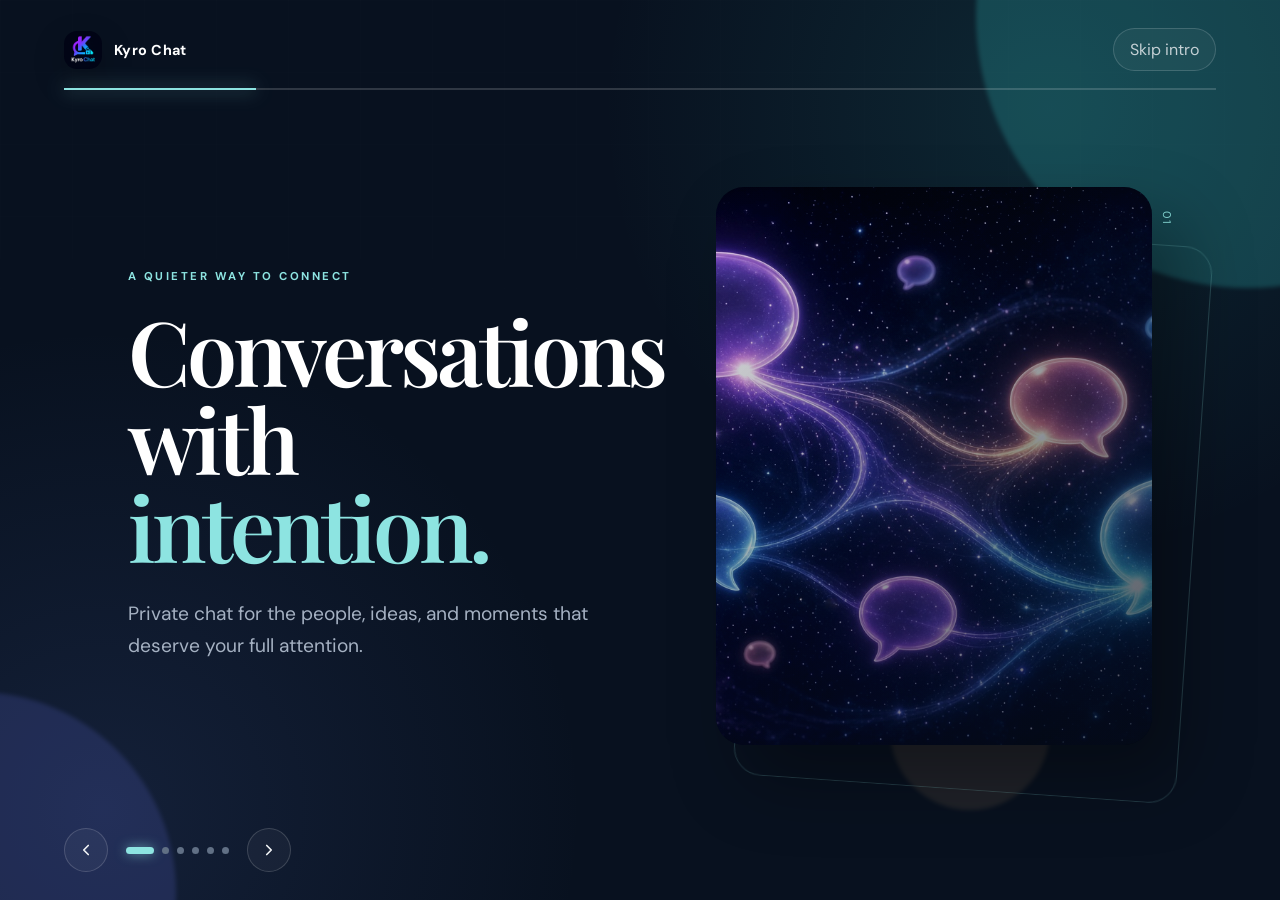
==== index.html @ 53c4262b "Add" ====
<!DOCTYPE html>
<html lang="en">
<head>
  <meta charset="UTF-8" />
  <meta name="viewport" content="width=device-width, initial-scale=1.0" />
  <meta name="theme-color" content="#08111f" />
  <meta name="description" content="Kyro Chat — private conversations, beautifully connected." />
  <title>Kyro Chat — Private, beautifully connected</title>
  <link rel="manifest" href="manifest.webmanifest" />
  <link rel="apple-touch-icon" href="images/logo.jpg" />
  <link rel="preconnect" href="https://fonts.googleapis.com" />
  <link rel="preconnect" href="https://fonts.gstatic.com" crossorigin />
  <link href="https://fonts.googleapis.com/css2?family=DM+Sans:wght@400;500;600;700&family=Playfair+Display:wght@500;600;700&display=swap" rel="stylesheet" />
  <style>
    :root {
      --ink: #08111f;
      --ink-2: #101e31;
      --paper: #f3f5f7;
      --paper-soft: rgba(243, 245, 247, .78);
      --white: #fff;
      --muted: #a5b1c2;
      --line: rgba(255,255,255,.16);
      --cyan: #8de4e1;
      --cyan-strong: #37c9c6;
      --serif: 'Playfair Display', Georgia, serif;
      --sans: 'DM Sans', system-ui, sans-serif;
      --ease: cubic-bezier(.22,.8,.2,1);
    }

    * { box-sizing: border-box; }
    html, body { min-height: 100%; }
    body {
      margin: 0;
      background: var(--ink);
      color: var(--white);
      font-family: var(--sans);
      overflow: hidden;
    }
    button, a { font: inherit; }
    button { cursor: pointer; }
    a { color: inherit; text-decoration: none; }

    .onboarding {
      position: relative;
      isolation: isolate;
      min-height: 100svh;
      overflow: hidden;
      background:
        radial-gradient(circle at 82% 12%, rgba(55,201,198,.12), transparent 28rem),
        radial-gradient(circle at 8% 90%, rgba(82,111,190,.16), transparent 30rem),
        var(--ink);
    }
    .onboarding::before {
      content: '';
      position: absolute;
      inset: 0;
      z-index: -1;
      pointer-events: none;
      opacity: .16;
      background-image: linear-gradient(rgba(255,255,255,.04) 1px, transparent 1px), linear-gradient(90deg, rgba(255,255,255,.04) 1px, transparent 1px);
      background-size: 72px 72px;
      mask-image: linear-gradient(to bottom, black, transparent 82%);
    }

    .ambient { position: absolute; inset: 0; pointer-events: none; z-index: -1; overflow: hidden; }
    .orb { position: absolute; border-radius: 50%; filter: blur(2px); opacity: .22; animation: drift 16s ease-in-out infinite alternate; }
    .orb-1 { width: 34rem; height: 34rem; right: -15rem; top: -16rem; background: #38d1cf; }
    .orb-2 { width: 25rem; height: 25rem; left: -14rem; bottom: -12rem; background: #5964c9; animation-delay: -5s; }
    .orb-3 { width: 10rem; height: 10rem; right: 18%; bottom: 10%; background: #ecb77e; opacity: .1; animation-delay: -9s; }
    @keyframes drift { to { transform: translate3d(2rem, 1.5rem, 0) scale(1.08); } }

    .top-bar, .bottom-nav, .progress-track { position: absolute; z-index: 10; }
    .top-bar { top: 28px; left: 5vw; right: 5vw; display: flex; align-items: center; justify-content: space-between; }
    .brand { display: flex; align-items: center; gap: 12px; letter-spacing: .03em; font-size: .9rem; font-weight: 700; }
    .brand-logo, .cta-logo { object-fit: cover; border-radius: 13px; box-shadow: 0 12px 32px rgba(0,0,0,.22); }
    .brand-logo { width: 38px; height: 38px; }
    .skip-btn { border: 1px solid var(--line); color: var(--paper-soft); background: rgba(255,255,255,.04); border-radius: 999px; padding: 10px 16px; transition: .25s var(--ease); }
    .skip-btn:hover, .nav-btn:hover { color: var(--ink); background: var(--cyan); border-color: var(--cyan); transform: translateY(-2px); }
    .progress-track { top: 88px; left: 5vw; right: 5vw; height: 2px; background: var(--line); }
    .progress-fill { height: 100%; width: 16.666%; background: var(--cyan); transition: width .7s var(--ease); box-shadow: 0 0 18px rgba(141,228,225,.8); }

    .slides { position: relative; min-height: 100svh; perspective: 1600px; }
    .slide { position: absolute; inset: 0; display: grid; grid-template-columns: minmax(0, 1.08fr) minmax(320px, .92fr); align-items: center; gap: clamp(2rem, 6vw, 8rem); padding: 9rem 10vw 7rem; opacity: 0; pointer-events: none; transform: translate3d(7%,0,0) rotateY(-10deg) scale(.96); transform-origin: 70% 50%; transition: opacity .65s var(--ease), transform .85s var(--ease); }
    .slide.is-active { opacity: 1; pointer-events: auto; transform: translate3d(0,0,0) rotateY(0) scale(1); }
    .slide.is-before { transform: translate3d(-7%,0,0) rotateY(10deg) scale(.96); }
    .slide-copy { position: relative; z-index: 2; max-width: 610px; }
    .eyebrow { margin: 0 0 22px; color: var(--cyan); font-size: .71rem; font-weight: 700; letter-spacing: .22em; text-transform: uppercase; }
    h1, h2 { margin: 0; max-width: 760px; font-family: var(--serif); font-weight: 600; line-height: .98; letter-spacing: -.045em; }
    h1 { font-size: clamp(3.7rem, 7vw, 7.7rem); }
    h2 { font-size: clamp(3rem, 5.8vw, 6.2rem); }
    .gradient-text { color: var(--cyan); }
    .lede { max-width: 480px; margin: 28px 0 0; color: var(--muted); font-size: clamp(1rem, 1.5vw, 1.2rem); line-height: 1.7; }
    .reveal { opacity: 0; transform: translateY(20px); }
    .is-active .reveal { animation: reveal .8s var(--ease) forwards; }
    .is-active .delay-1 { animation-delay: .12s; } .is-active .delay-2 { animation-delay: .24s; }
    @keyframes reveal { to { opacity: 1; transform: translateY(0); } }

    .slide-visual { position: relative; height: min(62vh, 570px); min-height: 350px; overflow: visible; transform-style: preserve-3d; animation: float 7s ease-in-out infinite; }
    @keyframes float { 50% { transform: translateY(-10px) rotateX(1deg) rotateY(-1deg); } }
    .slide-visual::before { content: ''; position: absolute; inset: 8% -10% -8% 8%; border: 1px solid rgba(141,228,225,.32); border-radius: 28px; transform: translateZ(-28px) rotate(4deg); opacity: .65; }
    .slide-img { position: absolute; inset: 0; width: 100%; height: 100%; object-fit: cover; border-radius: 28px; filter: saturate(.75) contrast(1.08); box-shadow: 28px 35px 70px rgba(0,0,0,.34); transform: translateZ(22px); }
    .visual-overlay { position: absolute; inset: 0; z-index: 1; border-radius: 28px; background: linear-gradient(135deg, rgba(5,14,28,.1), rgba(5,14,28,.72)); transform: translateZ(23px); }
    .slide-visual::after { content: attr(data-index); position: absolute; right: -22px; top: 24px; z-index: 3; color: var(--cyan); font-size: .7rem; letter-spacing: .2em; writing-mode: vertical-rl; }
    .call-badges { position: absolute; z-index: 2; left: 24px; bottom: 24px; display: flex; gap: 8px; transform: translateZ(40px); }
    .badge { padding: 9px 12px; border: 1px solid rgba(255,255,255,.22); border-radius: 99px; background: rgba(8,17,31,.58); backdrop-filter: blur(10px); font-size: .75rem; }

    .slide-cta { display: grid; place-items: center; grid-template-columns: 1fr; text-align: center; }
    .cta-card { width: min(760px, 100%); padding: clamp(2rem, 6vw, 5rem); border: 1px solid rgba(141,228,225,.24); border-radius: 32px; background: linear-gradient(135deg, rgba(255,255,255,.1), rgba(255,255,255,.035)); box-shadow: 0 35px 100px rgba(0,0,0,.3), inset 0 1px rgba(255,255,255,.12); backdrop-filter: blur(18px); }
    .cta-logo { width: 68px; height: 68px; margin-bottom: 25px; }
    .cta-card h2 { margin-inline: auto; font-size: clamp(2.8rem, 6vw, 5.8rem); }
    .cta-card .lede { margin-inline: auto; }
    .cta-actions { display: flex; justify-content: center; gap: 12px; flex-wrap: wrap; margin-top: 32px; }
    .btn { display: inline-flex; justify-content: center; align-items: center; min-width: 132px; padding: 14px 21px; border-radius: 999px; font-weight: 700; font-size: .88rem; transition: .25s var(--ease); }
    .btn-primary { color: var(--ink); background: var(--cyan); box-shadow: 0 10px 25px rgba(55,201,198,.2); }
    .btn-primary:hover { background: #c2fffc; transform: translateY(-3px); box-shadow: 0 14px 30px rgba(55,201,198,.3); }
    .btn-ghost { border: 1px solid var(--line); color: var(--paper); }
    .btn-ghost:hover { border-color: var(--cyan); color: var(--cyan); transform: translateY(-3px); }
    .legal-line { margin: 24px 0 0; color: #7f8b9c; font-size: .74rem; } .legal-line a { color: var(--paper-soft); text-decoration: underline; text-underline-offset: 3px; }

    .bottom-nav { left: 5vw; right: 5vw; bottom: 28px; display: flex; align-items: center; gap: 18px; }
    .nav-btn { display: grid; place-items: center; width: 44px; height: 44px; border: 1px solid var(--line); border-radius: 50%; color: var(--paper); background: rgba(255,255,255,.04); transition: .25s var(--ease); }
    .nav-btn svg { width: 18px; }
    .dots { display: flex; align-items: center; gap: 8px; }
    .dot { width: 7px; height: 7px; padding: 0; border: 0; border-radius: 50%; background: #617085; transition: .35s var(--ease); }
    .dot.is-active { width: 28px; border-radius: 99px; background: var(--cyan); box-shadow: 0 0 12px rgba(141,228,225,.6); }

    @media (max-width: 760px) {
      body { overflow: auto; }
      .top-bar { top: 20px; } .progress-track { top: 73px; } .bottom-nav { bottom: 18px; }
      .slide { grid-template-columns: 1fr; align-content: center; gap: 28px; padding: 7.2rem 9vw 6.5rem; }
      .slide-copy { order: 1; } .slide-visual { order: 2; height: 31vh; min-height: 210px; max-height: 300px; }
      h1 { font-size: clamp(3.4rem, 15vw, 5.8rem); } h2 { font-size: clamp(2.8rem, 13vw, 5rem); }
      .lede { margin-top: 18px; line-height: 1.55; font-size: .95rem; }
      .eyebrow { margin-bottom: 14px; }
      .slide-visual::after { right: -13px; top: 12px; }
      .cta-card { padding: 2rem 1.4rem; } .cta-card .lede { max-width: 360px; }
    }
    @media (prefers-reduced-motion: reduce) { *, *::before, *::after { animation-duration: .01ms !important; transition-duration: .01ms !important; } }
  </style>
</head>
<body>
  <main class="onboarding" id="onboarding">
    <div class="ambient" aria-hidden="true"><div class="orb orb-1"></div><div class="orb orb-2"></div><div class="orb orb-3"></div></div>
    <header class="top-bar">
      <a class="brand" href="index.html" aria-label="Kyro Chat home"><img src="images/logo.jpg" alt="" class="brand-logo" /><span>Kyro Chat</span></a>
      <button class="skip-btn" id="skipBtn" type="button">Skip intro</button>
    </header>
    <div class="progress-track" aria-hidden="true"><div class="progress-fill" id="progressFill"></div></div>

    <div class="slides" id="slides" aria-live="polite">
      <section class="slide is-active" data-slide="0" aria-hidden="false">
        <div class="slide-copy"><p class="eyebrow reveal">A quieter way to connect</p><h1 class="reveal delay-1">Conversations with <span class="gradient-text">intention.</span></h1><p class="lede reveal delay-2">Private chat for the people, ideas, and moments that deserve your full attention.</p></div>
        <div class="slide-visual" data-index="01"><img src="images/welcome-bg.jpg" alt="Abstract blue technology lights" class="slide-img" /><div class="visual-overlay"></div></div>
      </section>
      <section class="slide" data-slide="1" aria-hidden="true">
        <div class="slide-copy"><p class="eyebrow reveal">Privacy by design</p><h2 class="reveal delay-1">Your words stay <span class="gradient-text">yours.</span></h2><p class="lede reveal delay-2">End-to-end encryption keeps every conversation between you and the people you choose.</p></div>
        <div class="slide-visual" data-index="02"><img src="images/security.jpg" alt="Secure digital network representing encryption" class="slide-img" /><div class="visual-overlay"></div></div>
      </section>
      <section class="slide" data-slide="2" aria-hidden="true">
        <div class="slide-copy"><p class="eyebrow reveal">Talk like you are there</p><h2 class="reveal delay-1">One touch from <span class="gradient-text">closer.</span></h2><p class="lede reveal delay-2">Move from messages to clear voice and video calls without leaving the conversation.</p></div>
        <div class="slide-visual" data-index="03"><img src="images/calls.jpg" alt="Blue flowing light representing clear voice and video calls" class="slide-img" /><div class="visual-overlay"></div><div class="call-badges"><span class="badge">Voice</span><span class="badge">Video</span></div></div>
      </section>
      <section class="slide" data-slide="3" aria-hidden="true">
        <div class="slide-copy"><p class="eyebrow reveal">Together is better</p><h2 class="reveal delay-1">Make room for <span class="gradient-text">everyone.</span></h2><p class="lede reveal delay-2">Bring people together, share ideas, and keep every community conversation in one place.</p></div>
        <div class="slide-visual" data-index="04"><img src="images/groups.jpg" alt="Connected blue network representing groups and communities" class="slide-img" /><div class="visual-overlay"></div></div>
      </section>
      <section class="slide" data-slide="4" aria-hidden="true">
        <div class="slide-copy"><p class="eyebrow reveal">The people behind Kyro</p><h2 class="reveal delay-1">Built with <span class="gradient-text">care.</span></h2><p class="lede reveal delay-2">Founded by Vaeltech and Jose Grid to make private communication feel simple, human, and beautiful.</p></div>
        <div class="slide-visual" data-index="05"><img src="images/founders.jpg" alt="Abstract creative technology background for the founders" class="slide-img" /><div class="visual-overlay"></div></div>
      </section>
      <section class="slide slide-cta" data-slide="5" aria-hidden="true">
        <div class="cta-card"><img src="images/logo.jpg" alt="Kyro Chat" class="cta-logo" /><p class="eyebrow reveal">Your conversations, your space</p><h2 class="reveal delay-1">Come on <span class="gradient-text">in.</span></h2><p class="lede reveal delay-2">Create an account or sign in to start private conversations today.</p><div class="cta-actions reveal delay-2"><a class="btn btn-primary" href="signup.html">Get started</a><a class="btn btn-ghost" href="login.html">Login</a></div><p class="legal-line reveal delay-2">By continuing you agree to our <a href="terms.html">Terms</a> and <a href="privacy.html">Privacy Policy</a>.</p></div>
      </section>
    </div>

    <nav class="bottom-nav" aria-label="Onboarding navigation"><button class="nav-btn" id="prevBtn" type="button" aria-label="Previous slide"><svg viewBox="0 0 24 24" fill="none"><path d="M15 18l-6-6 6-6" stroke="currentColor" stroke-width="2.2" stroke-linecap="round" stroke-linejoin="round"/></svg></button><div class="dots" id="dots" role="tablist" aria-label="Onboarding slides"></div><button class="nav-btn nav-next" id="nextBtn" type="button" aria-label="Next slide"><svg viewBox="0 0 24 24" fill="none"><path d="M9 18l6-6-6-6" stroke="currentColor" stroke-width="2.2" stroke-linecap="round" stroke-linejoin="round"/></svg></button></nav>
  </main>
  <script>
    (() => {
      const slides = [...document.querySelectorAll('.slide')];
      const dots = document.getElementById('dots');
      const progress = document.getElementById('progressFill');
      const prev = document.getElementById('prevBtn');
      const next = document.getElementById('nextBtn');
      const skip = document.getElementById('skipBtn');
      let current = 0;
      let startX = 0;

      slides.forEach((_, i) => {
        const dot = document.createElement('button');
        dot.className = 'dot' + (i === 0 ? ' is-active' : '');
        dot.type = 'button'; dot.setAttribute('role', 'tab'); dot.setAttribute('aria-label', `Go to slide ${i + 1}`);
        dot.addEventListener('click', () => goTo(i)); dots.appendChild(dot);
      });
      const dotButtons = [...dots.children];

      function goTo(index) {
        const nextIndex = Math.max(0, Math.min(slides.length - 1, index));
        if (nextIndex === current && slides[current].classList.contains('is-active')) return;
        slides.forEach((slide, i) => { slide.classList.toggle('is-active', i === nextIndex); slide.classList.toggle('is-before', i < nextIndex); slide.setAttribute('aria-hidden', i === nextIndex ? 'false' : 'true'); });
        dotButtons.forEach((dot, i) => { dot.classList.toggle('is-active', i === nextIndex); dot.setAttribute('aria-selected', i === nextIndex ? 'true' : 'false'); });
        progress.style.width = `${((nextIndex + 1) / slides.length) * 100}%`;
        current = nextIndex;
        prev.disabled = current === 0;
        next.setAttribute('aria-label', current === slides.length - 1 ? 'Back to first slide' : 'Next slide');
      }
      function step(direction) { goTo((current + direction + slides.length) % slides.length); }
      prev.addEventListener('click', () => step(-1)); next.addEventListener('click', () => step(1));
      skip.addEventListener('click', () => goTo(slides.length - 1));
      document.addEventListener('keydown', e => { if (['ArrowRight','PageDown',' '].includes(e.key)) { e.preventDefault(); step(1); } if (['ArrowLeft','PageUp'].includes(e.key)) { e.preventDefault(); step(-1); } if (e.key === 'Home') goTo(0); if (e.key === 'End') goTo(slides.length - 1); });
      document.getElementById('slides').addEventListener('touchstart', e => { startX = e.changedTouches[0].clientX; }, { passive: true });
      document.getElementById('slides').addEventListener('touchend', e => { const delta = e.changedTouches[0].clientX - startX; if (Math.abs(delta) > 45) step(delta < 0 ? 1 : -1); }, { passive: true });
      document.getElementById('slides').addEventListener('wheel', e => { if (Math.abs(e.deltaY) > 12) { e.preventDefault(); step(e.deltaY > 0 ? 1 : -1); } }, { passive: false });
      goTo(0);
    })();
  </script>
</body>
</html>
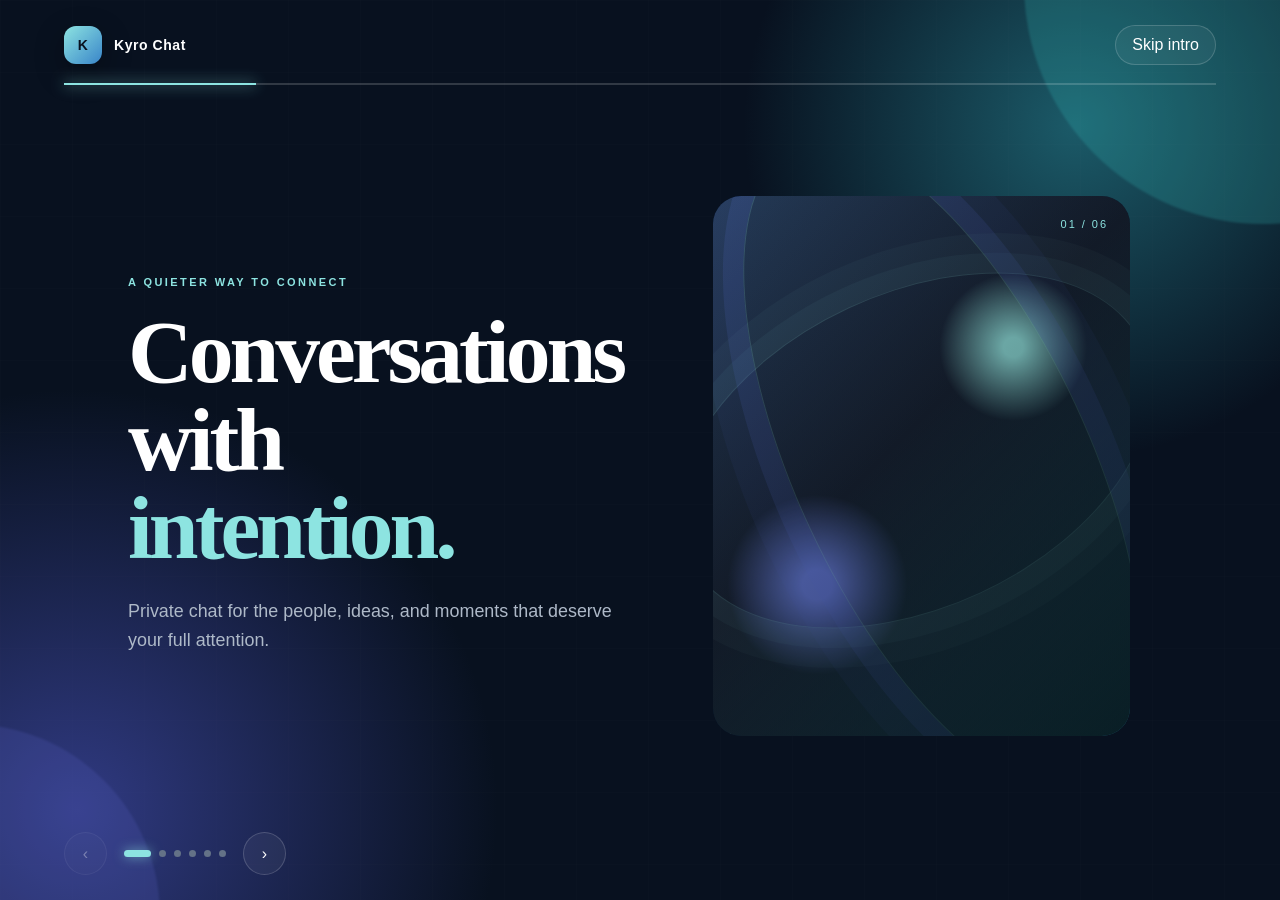
==== commit ab015204: "Add" ====
--- a/index.html
+++ b/index.html
@@ -1,218 +1,41 @@
-<!DOCTYPE html>
+<!doctype html>
 <html lang="en">
 <head>
-  <meta charset="UTF-8" />
-  <meta name="viewport" content="width=device-width, initial-scale=1.0" />
-  <meta name="theme-color" content="#08111f" />
-  <meta name="description" content="Kyro Chat — private conversations, beautifully connected." />
-  <title>Kyro Chat — Private, beautifully connected</title>
-  <link rel="manifest" href="manifest.webmanifest" />
-  <link rel="apple-touch-icon" href="images/logo.jpg" />
-  <link rel="preconnect" href="https://fonts.googleapis.com" />
-  <link rel="preconnect" href="https://fonts.gstatic.com" crossorigin />
-  <link href="https://fonts.googleapis.com/css2?family=DM+Sans:wght@400;500;600;700&family=Playfair+Display:wght@500;600;700&display=swap" rel="stylesheet" />
-  <style>
-    :root {
-      --ink: #08111f;
-      --ink-2: #101e31;
-      --paper: #f3f5f7;
-      --paper-soft: rgba(243, 245, 247, .78);
-      --white: #fff;
-      --muted: #a5b1c2;
-      --line: rgba(255,255,255,.16);
-      --cyan: #8de4e1;
-      --cyan-strong: #37c9c6;
-      --serif: 'Playfair Display', Georgia, serif;
-      --sans: 'DM Sans', system-ui, sans-serif;
-      --ease: cubic-bezier(.22,.8,.2,1);
-    }
-
-    * { box-sizing: border-box; }
-    html, body { min-height: 100%; }
-    body {
-      margin: 0;
-      background: var(--ink);
-      color: var(--white);
-      font-family: var(--sans);
-      overflow: hidden;
-    }
-    button, a { font: inherit; }
-    button { cursor: pointer; }
-    a { color: inherit; text-decoration: none; }
-
-    .onboarding {
-      position: relative;
-      isolation: isolate;
-      min-height: 100svh;
-      overflow: hidden;
-      background:
-        radial-gradient(circle at 82% 12%, rgba(55,201,198,.12), transparent 28rem),
-        radial-gradient(circle at 8% 90%, rgba(82,111,190,.16), transparent 30rem),
-        var(--ink);
-    }
-    .onboarding::before {
-      content: '';
-      position: absolute;
-      inset: 0;
-      z-index: -1;
-      pointer-events: none;
-      opacity: .16;
-      background-image: linear-gradient(rgba(255,255,255,.04) 1px, transparent 1px), linear-gradient(90deg, rgba(255,255,255,.04) 1px, transparent 1px);
-      background-size: 72px 72px;
-      mask-image: linear-gradient(to bottom, black, transparent 82%);
-    }
-
-    .ambient { position: absolute; inset: 0; pointer-events: none; z-index: -1; overflow: hidden; }
-    .orb { position: absolute; border-radius: 50%; filter: blur(2px); opacity: .22; animation: drift 16s ease-in-out infinite alternate; }
-    .orb-1 { width: 34rem; height: 34rem; right: -15rem; top: -16rem; background: #38d1cf; }
-    .orb-2 { width: 25rem; height: 25rem; left: -14rem; bottom: -12rem; background: #5964c9; animation-delay: -5s; }
-    .orb-3 { width: 10rem; height: 10rem; right: 18%; bottom: 10%; background: #ecb77e; opacity: .1; animation-delay: -9s; }
-    @keyframes drift { to { transform: translate3d(2rem, 1.5rem, 0) scale(1.08); } }
-
-    .top-bar, .bottom-nav, .progress-track { position: absolute; z-index: 10; }
-    .top-bar { top: 28px; left: 5vw; right: 5vw; display: flex; align-items: center; justify-content: space-between; }
-    .brand { display: flex; align-items: center; gap: 12px; letter-spacing: .03em; font-size: .9rem; font-weight: 700; }
-    .brand-logo, .cta-logo { object-fit: cover; border-radius: 13px; box-shadow: 0 12px 32px rgba(0,0,0,.22); }
-    .brand-logo { width: 38px; height: 38px; }
-    .skip-btn { border: 1px solid var(--line); color: var(--paper-soft); background: rgba(255,255,255,.04); border-radius: 999px; padding: 10px 16px; transition: .25s var(--ease); }
-    .skip-btn:hover, .nav-btn:hover { color: var(--ink); background: var(--cyan); border-color: var(--cyan); transform: translateY(-2px); }
-    .progress-track { top: 88px; left: 5vw; right: 5vw; height: 2px; background: var(--line); }
-    .progress-fill { height: 100%; width: 16.666%; background: var(--cyan); transition: width .7s var(--ease); box-shadow: 0 0 18px rgba(141,228,225,.8); }
-
-    .slides { position: relative; min-height: 100svh; perspective: 1600px; }
-    .slide { position: absolute; inset: 0; display: grid; grid-template-columns: minmax(0, 1.08fr) minmax(320px, .92fr); align-items: center; gap: clamp(2rem, 6vw, 8rem); padding: 9rem 10vw 7rem; opacity: 0; pointer-events: none; transform: translate3d(7%,0,0) rotateY(-10deg) scale(.96); transform-origin: 70% 50%; transition: opacity .65s var(--ease), transform .85s var(--ease); }
-    .slide.is-active { opacity: 1; pointer-events: auto; transform: translate3d(0,0,0) rotateY(0) scale(1); }
-    .slide.is-before { transform: translate3d(-7%,0,0) rotateY(10deg) scale(.96); }
-    .slide-copy { position: relative; z-index: 2; max-width: 610px; }
-    .eyebrow { margin: 0 0 22px; color: var(--cyan); font-size: .71rem; font-weight: 700; letter-spacing: .22em; text-transform: uppercase; }
-    h1, h2 { margin: 0; max-width: 760px; font-family: var(--serif); font-weight: 600; line-height: .98; letter-spacing: -.045em; }
-    h1 { font-size: clamp(3.7rem, 7vw, 7.7rem); }
-    h2 { font-size: clamp(3rem, 5.8vw, 6.2rem); }
-    .gradient-text { color: var(--cyan); }
-    .lede { max-width: 480px; margin: 28px 0 0; color: var(--muted); font-size: clamp(1rem, 1.5vw, 1.2rem); line-height: 1.7; }
-    .reveal { opacity: 0; transform: translateY(20px); }
-    .is-active .reveal { animation: reveal .8s var(--ease) forwards; }
-    .is-active .delay-1 { animation-delay: .12s; } .is-active .delay-2 { animation-delay: .24s; }
-    @keyframes reveal { to { opacity: 1; transform: translateY(0); } }
-
-    .slide-visual { position: relative; height: min(62vh, 570px); min-height: 350px; overflow: visible; transform-style: preserve-3d; animation: float 7s ease-in-out infinite; }
-    @keyframes float { 50% { transform: translateY(-10px) rotateX(1deg) rotateY(-1deg); } }
-    .slide-visual::before { content: ''; position: absolute; inset: 8% -10% -8% 8%; border: 1px solid rgba(141,228,225,.32); border-radius: 28px; transform: translateZ(-28px) rotate(4deg); opacity: .65; }
-    .slide-img { position: absolute; inset: 0; width: 100%; height: 100%; object-fit: cover; border-radius: 28px; filter: saturate(.75) contrast(1.08); box-shadow: 28px 35px 70px rgba(0,0,0,.34); transform: translateZ(22px); }
-    .visual-overlay { position: absolute; inset: 0; z-index: 1; border-radius: 28px; background: linear-gradient(135deg, rgba(5,14,28,.1), rgba(5,14,28,.72)); transform: translateZ(23px); }
-    .slide-visual::after { content: attr(data-index); position: absolute; right: -22px; top: 24px; z-index: 3; color: var(--cyan); font-size: .7rem; letter-spacing: .2em; writing-mode: vertical-rl; }
-    .call-badges { position: absolute; z-index: 2; left: 24px; bottom: 24px; display: flex; gap: 8px; transform: translateZ(40px); }
-    .badge { padding: 9px 12px; border: 1px solid rgba(255,255,255,.22); border-radius: 99px; background: rgba(8,17,31,.58); backdrop-filter: blur(10px); font-size: .75rem; }
-
-    .slide-cta { display: grid; place-items: center; grid-template-columns: 1fr; text-align: center; }
-    .cta-card { width: min(760px, 100%); padding: clamp(2rem, 6vw, 5rem); border: 1px solid rgba(141,228,225,.24); border-radius: 32px; background: linear-gradient(135deg, rgba(255,255,255,.1), rgba(255,255,255,.035)); box-shadow: 0 35px 100px rgba(0,0,0,.3), inset 0 1px rgba(255,255,255,.12); backdrop-filter: blur(18px); }
-    .cta-logo { width: 68px; height: 68px; margin-bottom: 25px; }
-    .cta-card h2 { margin-inline: auto; font-size: clamp(2.8rem, 6vw, 5.8rem); }
-    .cta-card .lede { margin-inline: auto; }
-    .cta-actions { display: flex; justify-content: center; gap: 12px; flex-wrap: wrap; margin-top: 32px; }
-    .btn { display: inline-flex; justify-content: center; align-items: center; min-width: 132px; padding: 14px 21px; border-radius: 999px; font-weight: 700; font-size: .88rem; transition: .25s var(--ease); }
-    .btn-primary { color: var(--ink); background: var(--cyan); box-shadow: 0 10px 25px rgba(55,201,198,.2); }
-    .btn-primary:hover { background: #c2fffc; transform: translateY(-3px); box-shadow: 0 14px 30px rgba(55,201,198,.3); }
-    .btn-ghost { border: 1px solid var(--line); color: var(--paper); }
-    .btn-ghost:hover { border-color: var(--cyan); color: var(--cyan); transform: translateY(-3px); }
-    .legal-line { margin: 24px 0 0; color: #7f8b9c; font-size: .74rem; } .legal-line a { color: var(--paper-soft); text-decoration: underline; text-underline-offset: 3px; }
-
-    .bottom-nav { left: 5vw; right: 5vw; bottom: 28px; display: flex; align-items: center; gap: 18px; }
-    .nav-btn { display: grid; place-items: center; width: 44px; height: 44px; border: 1px solid var(--line); border-radius: 50%; color: var(--paper); background: rgba(255,255,255,.04); transition: .25s var(--ease); }
-    .nav-btn svg { width: 18px; }
-    .dots { display: flex; align-items: center; gap: 8px; }
-    .dot { width: 7px; height: 7px; padding: 0; border: 0; border-radius: 50%; background: #617085; transition: .35s var(--ease); }
-    .dot.is-active { width: 28px; border-radius: 99px; background: var(--cyan); box-shadow: 0 0 12px rgba(141,228,225,.6); }
-
-    @media (max-width: 760px) {
-      body { overflow: auto; }
-      .top-bar { top: 20px; } .progress-track { top: 73px; } .bottom-nav { bottom: 18px; }
-      .slide { grid-template-columns: 1fr; align-content: center; gap: 28px; padding: 7.2rem 9vw 6.5rem; }
-      .slide-copy { order: 1; } .slide-visual { order: 2; height: 31vh; min-height: 210px; max-height: 300px; }
-      h1 { font-size: clamp(3.4rem, 15vw, 5.8rem); } h2 { font-size: clamp(2.8rem, 13vw, 5rem); }
-      .lede { margin-top: 18px; line-height: 1.55; font-size: .95rem; }
-      .eyebrow { margin-bottom: 14px; }
-      .slide-visual::after { right: -13px; top: 12px; }
-      .cta-card { padding: 2rem 1.4rem; } .cta-card .lede { max-width: 360px; }
-    }
-    @media (prefers-reduced-motion: reduce) { *, *::before, *::after { animation-duration: .01ms !important; transition-duration: .01ms !important; } }
-  </style>
+<meta charset="utf-8">
+<meta name="viewport" content="width=device-width,initial-scale=1">
+<meta name="theme-color" content="#08111f">
+<title>Kyro Chat — Private, beautifully connected</title>
+<style>
+:root{--ink:#08111f;--ink2:#122239;--paper:#f4f6f8;--muted:#aeb9c8;--cyan:#8de4e1;--cyan2:#39cbc8;--line:#ffffff2b;--serif:Georgia,'Times New Roman',serif;--sans:Arial,Helvetica,sans-serif;--ease:cubic-bezier(.2,.8,.2,1)}
+*{box-sizing:border-box}html,body{margin:0;min-height:100%;font-family:var(--sans);background:var(--ink);color:#fff}body{overflow:hidden}button,a{font:inherit}button{cursor:pointer}a{color:inherit;text-decoration:none}
+.page{position:relative;min-height:100vh;min-height:100svh;overflow:hidden;background:radial-gradient(circle at 84% 14%,#1b5a68 0,transparent 25%),radial-gradient(circle at 6% 90%,#303a82 0,transparent 29%),var(--ink)}
+.page:before{content:"";position:absolute;inset:0;opacity:.13;background-image:linear-gradient(#fff1 1px,transparent 1px),linear-gradient(90deg,#fff1 1px,transparent 1px);background-size:72px 72px;pointer-events:none}.orb{position:absolute;border-radius:50%;filter:blur(1px);opacity:.2;pointer-events:none;animation:drift 14s ease-in-out infinite alternate}.orb.a{width:30rem;height:30rem;right:-14rem;top:-16rem;background:#37cbc7}.orb.b{width:24rem;height:24rem;left:-14rem;bottom:-13rem;background:#5d65ca;animation-delay:-5s}@keyframes drift{to{transform:translate(24px,18px) scale(1.05)}}
+.top{position:absolute;z-index:5;top:25px;left:5vw;right:5vw;display:flex;justify-content:space-between;align-items:center}.brand{display:flex;align-items:center;gap:12px;font-size:14px;font-weight:700;letter-spacing:.04em}.mark{display:grid;place-items:center;width:38px;height:38px;border-radius:12px;background:linear-gradient(135deg,var(--cyan),#3985c9);color:var(--ink);font-weight:800;box-shadow:0 10px 30px #0005}.skip{padding:10px 16px;color:#fff;border:1px solid var(--line);border-radius:99px;background:#ffffff0d;transition:.25s var(--ease)}.skip:hover{background:var(--cyan);color:var(--ink)}.track{position:absolute;z-index:5;top:83px;left:5vw;right:5vw;height:2px;background:var(--line)}.fill{width:16.666%;height:100%;background:var(--cyan);box-shadow:0 0 14px var(--cyan);transition:width .35s var(--ease)}
+.slides{position:relative;min-height:100vh;min-height:100svh;perspective:1200px}.slide{position:absolute;inset:0;display:grid;grid-template-columns:1.05fr .95fr;align-items:center;gap:clamp(2rem,7vw,8rem);padding:8.5rem 10vw 6.5rem;opacity:0;visibility:hidden;transform:translateX(5%) rotateY(-5deg);transition:opacity .35s var(--ease),transform .45s var(--ease),visibility .35s}.slide.active{opacity:1;visibility:visible;transform:none}.copy{max-width:650px}.eyebrow{margin:0 0 20px;color:var(--cyan);font-size:11px;font-weight:700;letter-spacing:.22em;text-transform:uppercase}h1,h2{margin:0;font-family:var(--serif);font-weight:600;line-height:.98;letter-spacing:-.045em}h1{font-size:clamp(3.6rem,7vw,7.5rem)}h2{font-size:clamp(3rem,6vw,6rem)}.accent{color:var(--cyan)}.lede{max-width:500px;margin:25px 0 0;color:var(--muted);font-size:clamp(1rem,1.4vw,1.2rem);line-height:1.65}
+.visual{position:relative;height:min(60vh,560px);min-height:300px;border-radius:28px;overflow:hidden;transform-style:preserve-3d;animation:float 7s ease-in-out infinite}.visual:before{content:"";position:absolute;z-index:0;inset:9% -10% -8% 8%;border:1px solid #8de4e155;border-radius:28px;transform:rotate(4deg)}.visual:after{content:"";position:absolute;inset:0;border-radius:28px;background:linear-gradient(135deg,#ffffff13,#0009)}.visual-bg{position:absolute;inset:0;background:radial-gradient(circle at 72% 28%,#8de4e1 0 2%,transparent 15%),radial-gradient(circle at 25% 72%,#5f77da 0 3%,transparent 18%),linear-gradient(135deg,#132b4b,#0b172a 45%,#174c5d);overflow:hidden}.visual-bg:before,.visual-bg:after{content:"";position:absolute;border:1px solid #8de4e133;border-radius:50%;transform:rotate(-25deg)}.visual-bg:before{width:120%;height:58%;left:-12%;top:18%;box-shadow:0 0 0 20px #8de4e10d,0 0 0 40px #8de4e10a}.visual-bg:after{width:70%;height:130%;left:20%;top:-15%;box-shadow:0 0 0 22px #536fe322,0 0 0 48px #536fe311}.visual-label{position:absolute;z-index:2;right:22px;top:22px;color:var(--cyan);font-size:11px;letter-spacing:.18em}.badges{position:absolute;z-index:2;bottom:22px;left:22px;display:flex;gap:8px}.badge{padding:9px 12px;border:1px solid #fff3;border-radius:99px;background:#08111fa8;backdrop-filter:blur(8px);font-size:12px}@keyframes float{50%{transform:translateY(-8px) rotateX(1deg) rotateY(-1deg)}}
+.cta{grid-template-columns:1fr;text-align:center}.card{width:min(760px,100%);margin:auto;padding:clamp(2rem,6vw,5rem);border:1px solid #8de4e144;border-radius:30px;background:#ffffff0d;box-shadow:0 30px 80px #0005,inset 0 1px #fff2;backdrop-filter:blur(14px)}.card .lede{margin-left:auto;margin-right:auto}.actions{display:flex;justify-content:center;gap:12px;flex-wrap:wrap;margin-top:30px}.btn{display:inline-flex;justify-content:center;min-width:132px;padding:14px 20px;border-radius:99px;font-weight:700;font-size:14px;transition:.25s var(--ease)}.primary{background:var(--cyan);color:var(--ink)}.ghost{border:1px solid var(--line)}.btn:hover{transform:translateY(-3px)}.primary:hover{background:#c5fffc}.ghost:hover{border-color:var(--cyan);color:var(--cyan)}.legal{margin:22px 0 0;color:#7f8b9c;font-size:11px}.legal a{text-decoration:underline;text-underline-offset:3px}
+.nav{position:absolute;z-index:5;left:5vw;right:5vw;bottom:25px;display:flex;align-items:center;gap:17px}.nav button{display:grid;place-items:center;width:43px;height:43px;border:1px solid var(--line);border-radius:50%;color:#fff;background:#ffffff0d;transition:.25s var(--ease)}.nav button:hover{background:var(--cyan);color:var(--ink)}.nav button:disabled{opacity:.35;cursor:default}.nav button:disabled:hover{background:#ffffff0d;color:#fff}.dots{display:flex;align-items:center;gap:8px}.dot{width:7px!important;height:7px!important;padding:0;border:0!important;background:#647287!important}.dot.active{width:27px!important;border-radius:20px!important;background:var(--cyan)!important;box-shadow:0 0 12px #8de4e199}
+@media(max-width:760px){body{overflow:hidden}.top{top:18px}.track{top:70px}.slide{grid-template-columns:1fr;align-content:center;gap:25px;padding:7rem 9vw 6rem}.copy{order:1}.visual{order:2;height:28vh;min-height:190px;max-height:280px}h1{font-size:clamp(3.25rem,15vw,5.8rem)}h2{font-size:clamp(2.9rem,13vw,5rem)}.lede{margin-top:17px;font-size:15px;line-height:1.5}.eyebrow{margin-bottom:14px}.card{padding:2rem 1.2rem}.card h2{font-size:3.4rem}.nav{bottom:17px}}
+@media(prefers-reduced-motion:reduce){*,*:before,*:after{animation:none!important;transition:none!important}}
+</style>
 </head>
 <body>
-  <main class="onboarding" id="onboarding">
-    <div class="ambient" aria-hidden="true"><div class="orb orb-1"></div><div class="orb orb-2"></div><div class="orb orb-3"></div></div>
-    <header class="top-bar">
-      <a class="brand" href="index.html" aria-label="Kyro Chat home"><img src="images/logo.jpg" alt="" class="brand-logo" /><span>Kyro Chat</span></a>
-      <button class="skip-btn" id="skipBtn" type="button">Skip intro</button>
-    </header>
-    <div class="progress-track" aria-hidden="true"><div class="progress-fill" id="progressFill"></div></div>
-
-    <div class="slides" id="slides" aria-live="polite">
-      <section class="slide is-active" data-slide="0" aria-hidden="false">
-        <div class="slide-copy"><p class="eyebrow reveal">A quieter way to connect</p><h1 class="reveal delay-1">Conversations with <span class="gradient-text">intention.</span></h1><p class="lede reveal delay-2">Private chat for the people, ideas, and moments that deserve your full attention.</p></div>
-        <div class="slide-visual" data-index="01"><img src="images/welcome-bg.jpg" alt="Abstract blue technology lights" class="slide-img" /><div class="visual-overlay"></div></div>
-      </section>
-      <section class="slide" data-slide="1" aria-hidden="true">
-        <div class="slide-copy"><p class="eyebrow reveal">Privacy by design</p><h2 class="reveal delay-1">Your words stay <span class="gradient-text">yours.</span></h2><p class="lede reveal delay-2">End-to-end encryption keeps every conversation between you and the people you choose.</p></div>
-        <div class="slide-visual" data-index="02"><img src="images/security.jpg" alt="Secure digital network representing encryption" class="slide-img" /><div class="visual-overlay"></div></div>
-      </section>
-      <section class="slide" data-slide="2" aria-hidden="true">
-        <div class="slide-copy"><p class="eyebrow reveal">Talk like you are there</p><h2 class="reveal delay-1">One touch from <span class="gradient-text">closer.</span></h2><p class="lede reveal delay-2">Move from messages to clear voice and video calls without leaving the conversation.</p></div>
-        <div class="slide-visual" data-index="03"><img src="images/calls.jpg" alt="Blue flowing light representing clear voice and video calls" class="slide-img" /><div class="visual-overlay"></div><div class="call-badges"><span class="badge">Voice</span><span class="badge">Video</span></div></div>
-      </section>
-      <section class="slide" data-slide="3" aria-hidden="true">
-        <div class="slide-copy"><p class="eyebrow reveal">Together is better</p><h2 class="reveal delay-1">Make room for <span class="gradient-text">everyone.</span></h2><p class="lede reveal delay-2">Bring people together, share ideas, and keep every community conversation in one place.</p></div>
-        <div class="slide-visual" data-index="04"><img src="images/groups.jpg" alt="Connected blue network representing groups and communities" class="slide-img" /><div class="visual-overlay"></div></div>
-      </section>
-      <section class="slide" data-slide="4" aria-hidden="true">
-        <div class="slide-copy"><p class="eyebrow reveal">The people behind Kyro</p><h2 class="reveal delay-1">Built with <span class="gradient-text">care.</span></h2><p class="lede reveal delay-2">Founded by Vaeltech and Jose Grid to make private communication feel simple, human, and beautiful.</p></div>
-        <div class="slide-visual" data-index="05"><img src="images/founders.jpg" alt="Abstract creative technology background for the founders" class="slide-img" /><div class="visual-overlay"></div></div>
-      </section>
-      <section class="slide slide-cta" data-slide="5" aria-hidden="true">
-        <div class="cta-card"><img src="images/logo.jpg" alt="Kyro Chat" class="cta-logo" /><p class="eyebrow reveal">Your conversations, your space</p><h2 class="reveal delay-1">Come on <span class="gradient-text">in.</span></h2><p class="lede reveal delay-2">Create an account or sign in to start private conversations today.</p><div class="cta-actions reveal delay-2"><a class="btn btn-primary" href="signup.html">Get started</a><a class="btn btn-ghost" href="login.html">Login</a></div><p class="legal-line reveal delay-2">By continuing you agree to our <a href="terms.html">Terms</a> and <a href="privacy.html">Privacy Policy</a>.</p></div>
-      </section>
-    </div>
-
-    <nav class="bottom-nav" aria-label="Onboarding navigation"><button class="nav-btn" id="prevBtn" type="button" aria-label="Previous slide"><svg viewBox="0 0 24 24" fill="none"><path d="M15 18l-6-6 6-6" stroke="currentColor" stroke-width="2.2" stroke-linecap="round" stroke-linejoin="round"/></svg></button><div class="dots" id="dots" role="tablist" aria-label="Onboarding slides"></div><button class="nav-btn nav-next" id="nextBtn" type="button" aria-label="Next slide"><svg viewBox="0 0 24 24" fill="none"><path d="M9 18l6-6-6-6" stroke="currentColor" stroke-width="2.2" stroke-linecap="round" stroke-linejoin="round"/></svg></button></nav>
-  </main>
-  <script>
-    (() => {
-      const slides = [...document.querySelectorAll('.slide')];
-      const dots = document.getElementById('dots');
-      const progress = document.getElementById('progressFill');
-      const prev = document.getElementById('prevBtn');
-      const next = document.getElementById('nextBtn');
-      const skip = document.getElementById('skipBtn');
-      let current = 0;
-      let startX = 0;
-
-      slides.forEach((_, i) => {
-        const dot = document.createElement('button');
-        dot.className = 'dot' + (i === 0 ? ' is-active' : '');
-        dot.type = 'button'; dot.setAttribute('role', 'tab'); dot.setAttribute('aria-label', `Go to slide ${i + 1}`);
-        dot.addEventListener('click', () => goTo(i)); dots.appendChild(dot);
-      });
-      const dotButtons = [...dots.children];
-
-      function goTo(index) {
-        const nextIndex = Math.max(0, Math.min(slides.length - 1, index));
-        if (nextIndex === current && slides[current].classList.contains('is-active')) return;
-        slides.forEach((slide, i) => { slide.classList.toggle('is-active', i === nextIndex); slide.classList.toggle('is-before', i < nextIndex); slide.setAttribute('aria-hidden', i === nextIndex ? 'false' : 'true'); });
-        dotButtons.forEach((dot, i) => { dot.classList.toggle('is-active', i === nextIndex); dot.setAttribute('aria-selected', i === nextIndex ? 'true' : 'false'); });
-        progress.style.width = `${((nextIndex + 1) / slides.length) * 100}%`;
-        current = nextIndex;
-        prev.disabled = current === 0;
-        next.setAttribute('aria-label', current === slides.length - 1 ? 'Back to first slide' : 'Next slide');
-      }
-      function step(direction) { goTo((current + direction + slides.length) % slides.length); }
-      prev.addEventListener('click', () => step(-1)); next.addEventListener('click', () => step(1));
-      skip.addEventListener('click', () => goTo(slides.length - 1));
-      document.addEventListener('keydown', e => { if (['ArrowRight','PageDown',' '].includes(e.key)) { e.preventDefault(); step(1); } if (['ArrowLeft','PageUp'].includes(e.key)) { e.preventDefault(); step(-1); } if (e.key === 'Home') goTo(0); if (e.key === 'End') goTo(slides.length - 1); });
-      document.getElementById('slides').addEventListener('touchstart', e => { startX = e.changedTouches[0].clientX; }, { passive: true });
-      document.getElementById('slides').addEventListener('touchend', e => { const delta = e.changedTouches[0].clientX - startX; if (Math.abs(delta) > 45) step(delta < 0 ? 1 : -1); }, { passive: true });
-      document.getElementById('slides').addEventListener('wheel', e => { if (Math.abs(e.deltaY) > 12) { e.preventDefault(); step(e.deltaY > 0 ? 1 : -1); } }, { passive: false });
-      goTo(0);
-    })();
-  </script>
-</body>
-</html>
+<main class="page" id="page"><div class="orb a"></div><div class="orb b"></div>
+<header class="top"><a class="brand" href="index.html"><span class="mark">K</span><span>Kyro Chat</span></a><button class="skip" id="skip" type="button">Skip intro</button></header><div class="track"><div class="fill" id="fill"></div></div>
+<div class="slides" id="slides">
+<section class="slide active"><div class="copy"><p class="eyebrow">A quieter way to connect</p><h1>Conversations with <span class="accent">intention.</span></h1><p class="lede">Private chat for the people, ideas, and moments that deserve your full attention.</p></div><div class="visual"><div class="visual-bg"></div><span class="visual-label">01 / 06</span></div></section>
+<section class="slide"><div class="copy"><p class="eyebrow">Privacy by design</p><h2>Your words stay <span class="accent">yours.</span></h2><p class="lede">End-to-end encryption keeps every conversation between you and the people you choose.</p></div><div class="visual"><div class="visual-bg"></div><span class="visual-label">02 / 06</span></div></section>
+<section class="slide"><div class="copy"><p class="eyebrow">Talk like you are there</p><h2>One touch from <span class="accent">closer.</span></h2><p class="lede">Move from messages to clear voice and video calls without leaving the conversation.</p></div><div class="visual"><div class="visual-bg"></div><span class="visual-label">03 / 06</span><div class="badges"><span class="badge">Voice</span><span class="badge">Video</span></div></div></section>
+<section class="slide"><div class="copy"><p class="eyebrow">Together is better</p><h2>Make room for <span class="accent">everyone.</span></h2><p class="lede">Bring people together, share ideas, and keep every community conversation in one place.</p></div><div class="visual"><div class="visual-bg"></div><span class="visual-label">04 / 06</span></div></section>
+<section class="slide"><div class="copy"><p class="eyebrow">The people behind Kyro</p><h2>Built with <span class="accent">care.</span></h2><p class="lede">Founded by Vaeltech and Jose Grid to make private communication feel simple, human, and beautiful.</p></div><div class="visual"><div class="visual-bg"></div><span class="visual-label">05 / 06</span></div></section>
+<section class="slide cta"><div class="card"><p class="eyebrow">Your conversations, your space</p><h2>Come on <span class="accent">in.</span></h2><p class="lede">Create an account or sign in to start private conversations today.</p><div class="actions"><a class="btn primary" href="signup.html">Get started</a><a class="btn ghost" href="login.html">Login</a></div><p class="legal">By continuing you agree to our <a href="terms.html">Terms</a> and <a href="privacy.html">Privacy Policy</a>.</p></div></section>
+</div>
+<nav class="nav"><button id="prev" type="button" aria-label="Previous slide">‹</button><div class="dots" id="dots"></div><button id="next" type="button" aria-label="Next slide">›</button></nav>
+</main>
+<script>
+(function(){'use strict';var slides=[].slice.call(document.querySelectorAll('.slide')),dots=document.getElementById('dots'),fill=document.getElementById('fill'),prev=document.getElementById('prev'),next=document.getElementById('next'),skip=document.getElementById('skip'),index=0,start=0;
+slides.forEach(function(_,i){var d=document.createElement('button');d.className='dot'+(i===0?' active':'');d.type='button';d.setAttribute('aria-label','Go to slide '+(i+1));d.onclick=function(){go(i)};dots.appendChild(d)});var dotList=[].slice.call(dots.children);
+function go(i){index=(i+slides.length)%slides.length;slides.forEach(function(s,n){s.classList.toggle('active',n===index)});dotList.forEach(function(d,n){d.classList.toggle('active',n===index)});fill.style.width=((index+1)/slides.length*100)+'%';prev.disabled=index===0;next.textContent=index===slides.length-1?'↺':'›';next.setAttribute('aria-label',index===slides.length-1?'Back to first slide':'Next slide')}
+prev.onclick=function(){go(index-1)};next.onclick=function(){go(index+1)};skip.onclick=function(){go(slides.length-1)};document.onkeydown=function(e){if(e.key==='ArrowRight'||e.key==='PageDown'||e.key===' '){e.preventDefault();go(index+1)}if(e.key==='ArrowLeft'||e.key==='PageUp'){e.preventDefault();go(index-1)}};var area=document.getElementById('slides');area.ontouchstart=function(e){start=e.changedTouches[0].clientX};area.ontouchend=function(e){var d=e.changedTouches[0].clientX-start;if(Math.abs(d)>45)go(index+(d<0?1:-1))};go(0)})();
+</script>
+</body></html>
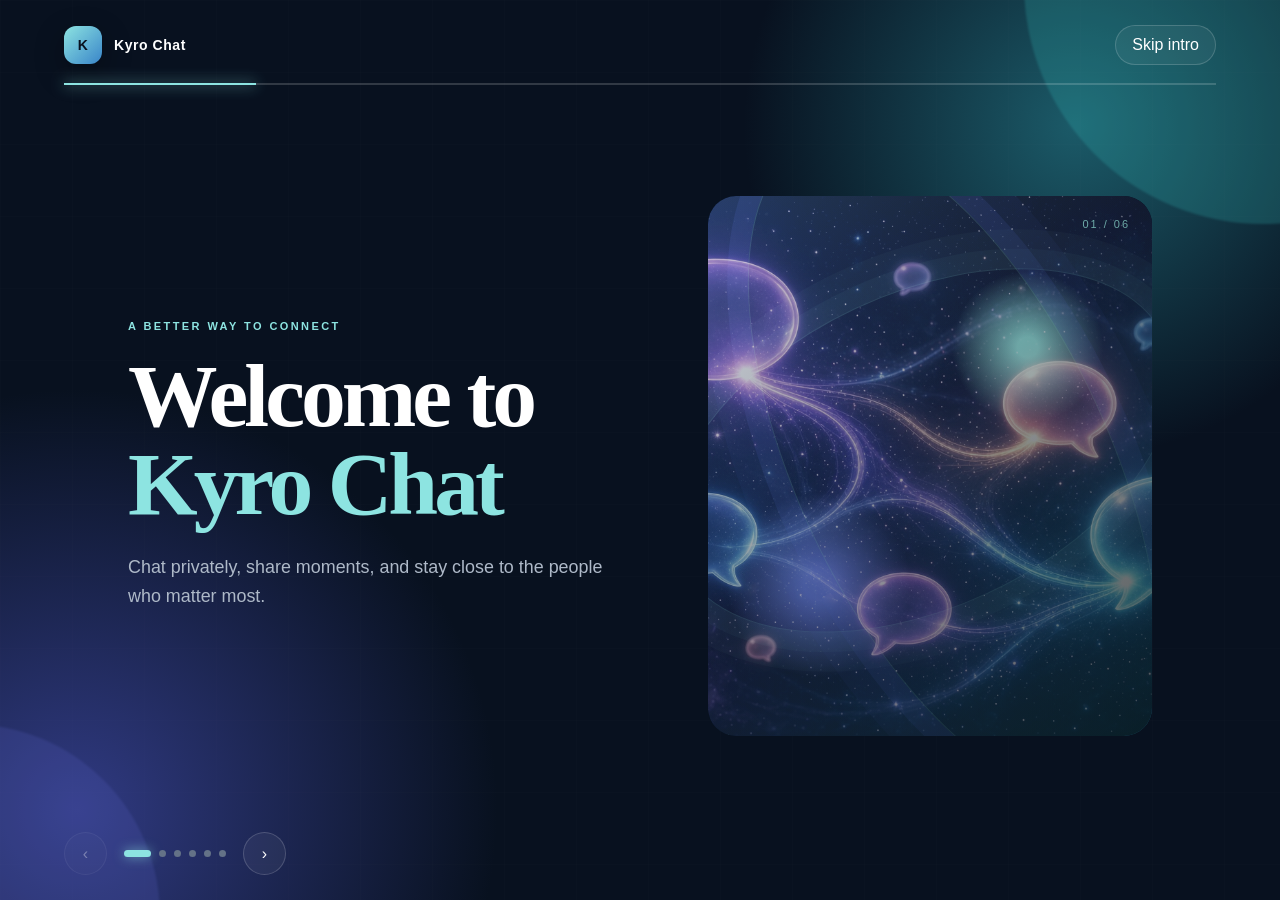
==== commit d4ab0fee: "Add" ====
--- a/index.html
+++ b/index.html
@@ -12,23 +12,23 @@
 .page:before{content:"";position:absolute;inset:0;opacity:.13;background-image:linear-gradient(#fff1 1px,transparent 1px),linear-gradient(90deg,#fff1 1px,transparent 1px);background-size:72px 72px;pointer-events:none}.orb{position:absolute;border-radius:50%;filter:blur(1px);opacity:.2;pointer-events:none;animation:drift 14s ease-in-out infinite alternate}.orb.a{width:30rem;height:30rem;right:-14rem;top:-16rem;background:#37cbc7}.orb.b{width:24rem;height:24rem;left:-14rem;bottom:-13rem;background:#5d65ca;animation-delay:-5s}@keyframes drift{to{transform:translate(24px,18px) scale(1.05)}}
 .top{position:absolute;z-index:5;top:25px;left:5vw;right:5vw;display:flex;justify-content:space-between;align-items:center}.brand{display:flex;align-items:center;gap:12px;font-size:14px;font-weight:700;letter-spacing:.04em}.mark{display:grid;place-items:center;width:38px;height:38px;border-radius:12px;background:linear-gradient(135deg,var(--cyan),#3985c9);color:var(--ink);font-weight:800;box-shadow:0 10px 30px #0005}.skip{padding:10px 16px;color:#fff;border:1px solid var(--line);border-radius:99px;background:#ffffff0d;transition:.25s var(--ease)}.skip:hover{background:var(--cyan);color:var(--ink)}.track{position:absolute;z-index:5;top:83px;left:5vw;right:5vw;height:2px;background:var(--line)}.fill{width:16.666%;height:100%;background:var(--cyan);box-shadow:0 0 14px var(--cyan);transition:width .35s var(--ease)}
 .slides{position:relative;min-height:100vh;min-height:100svh;perspective:1200px}.slide{position:absolute;inset:0;display:grid;grid-template-columns:1.05fr .95fr;align-items:center;gap:clamp(2rem,7vw,8rem);padding:8.5rem 10vw 6.5rem;opacity:0;visibility:hidden;transform:translateX(5%) rotateY(-5deg);transition:opacity .35s var(--ease),transform .45s var(--ease),visibility .35s}.slide.active{opacity:1;visibility:visible;transform:none}.copy{max-width:650px}.eyebrow{margin:0 0 20px;color:var(--cyan);font-size:11px;font-weight:700;letter-spacing:.22em;text-transform:uppercase}h1,h2{margin:0;font-family:var(--serif);font-weight:600;line-height:.98;letter-spacing:-.045em}h1{font-size:clamp(3.6rem,7vw,7.5rem)}h2{font-size:clamp(3rem,6vw,6rem)}.accent{color:var(--cyan)}.lede{max-width:500px;margin:25px 0 0;color:var(--muted);font-size:clamp(1rem,1.4vw,1.2rem);line-height:1.65}
-.visual{position:relative;height:min(60vh,560px);min-height:300px;border-radius:28px;overflow:hidden;transform-style:preserve-3d;animation:float 7s ease-in-out infinite}.visual:before{content:"";position:absolute;z-index:0;inset:9% -10% -8% 8%;border:1px solid #8de4e155;border-radius:28px;transform:rotate(4deg)}.visual:after{content:"";position:absolute;inset:0;border-radius:28px;background:linear-gradient(135deg,#ffffff13,#0009)}.visual-bg{position:absolute;inset:0;background:radial-gradient(circle at 72% 28%,#8de4e1 0 2%,transparent 15%),radial-gradient(circle at 25% 72%,#5f77da 0 3%,transparent 18%),linear-gradient(135deg,#132b4b,#0b172a 45%,#174c5d);overflow:hidden}.visual-bg:before,.visual-bg:after{content:"";position:absolute;border:1px solid #8de4e133;border-radius:50%;transform:rotate(-25deg)}.visual-bg:before{width:120%;height:58%;left:-12%;top:18%;box-shadow:0 0 0 20px #8de4e10d,0 0 0 40px #8de4e10a}.visual-bg:after{width:70%;height:130%;left:20%;top:-15%;box-shadow:0 0 0 22px #536fe322,0 0 0 48px #536fe311}.visual-label{position:absolute;z-index:2;right:22px;top:22px;color:var(--cyan);font-size:11px;letter-spacing:.18em}.badges{position:absolute;z-index:2;bottom:22px;left:22px;display:flex;gap:8px}.badge{padding:9px 12px;border:1px solid #fff3;border-radius:99px;background:#08111fa8;backdrop-filter:blur(8px);font-size:12px}@keyframes float{50%{transform:translateY(-8px) rotateX(1deg) rotateY(-1deg)}}
+.visual{position:relative;height:min(60vh,560px);min-height:300px;border-radius:28px;overflow:hidden;transform-style:preserve-3d;animation:float 7s ease-in-out infinite}.visual:before{content:"";position:absolute;z-index:0;inset:9% -10% -8% 8%;border:1px solid #8de4e155;border-radius:28px;transform:rotate(4deg)}.visual:after{content:"";position:absolute;inset:0;border-radius:28px;background:linear-gradient(135deg,#ffffff13,#0009)}.visual-bg{position:absolute;inset:0;background:radial-gradient(circle at 72% 28%,#8de4e1 0 2%,transparent 15%),radial-gradient(circle at 25% 72%,#5f77da 0 3%,transparent 18%),linear-gradient(135deg,#132b4b,#0b172a 45%,#174c5d);overflow:hidden}.visual-bg:before,.visual-bg:after{content:"";position:absolute;border:1px solid #8de4e133;border-radius:50%;transform:rotate(-25deg)}.visual-bg:before{width:120%;height:58%;left:-12%;top:18%;box-shadow:0 0 0 20px #8de4e10d,0 0 0 40px #8de4e10a}.visual-bg:after{width:70%;height:130%;left:20%;top:-15%;box-shadow:0 0 0 22px #536fe322,0 0 0 48px #536fe311}.photo{position:absolute;z-index:1;inset:0;width:100%;height:100%;object-fit:cover;border-radius:28px;opacity:.78;mix-blend-mode:screen;filter:saturate(.72) contrast(1.08)}.visual:has(.photo) .visual-bg{z-index:0}.visual:has(.photo):after{z-index:2}.visual-label,.badges{z-index:3}.visual-label{position:absolute;z-index:2;right:22px;top:22px;color:var(--cyan);font-size:11px;letter-spacing:.18em}.badges{position:absolute;z-index:2;bottom:22px;left:22px;display:flex;gap:8px}.badge{padding:9px 12px;border:1px solid #fff3;border-radius:99px;background:#08111fa8;backdrop-filter:blur(8px);font-size:12px}@keyframes float{50%{transform:translateY(-8px) rotateX(1deg) rotateY(-1deg)}}
 .cta{grid-template-columns:1fr;text-align:center}.card{width:min(760px,100%);margin:auto;padding:clamp(2rem,6vw,5rem);border:1px solid #8de4e144;border-radius:30px;background:#ffffff0d;box-shadow:0 30px 80px #0005,inset 0 1px #fff2;backdrop-filter:blur(14px)}.card .lede{margin-left:auto;margin-right:auto}.actions{display:flex;justify-content:center;gap:12px;flex-wrap:wrap;margin-top:30px}.btn{display:inline-flex;justify-content:center;min-width:132px;padding:14px 20px;border-radius:99px;font-weight:700;font-size:14px;transition:.25s var(--ease)}.primary{background:var(--cyan);color:var(--ink)}.ghost{border:1px solid var(--line)}.btn:hover{transform:translateY(-3px)}.primary:hover{background:#c5fffc}.ghost:hover{border-color:var(--cyan);color:var(--cyan)}.legal{margin:22px 0 0;color:#7f8b9c;font-size:11px}.legal a{text-decoration:underline;text-underline-offset:3px}
 .nav{position:absolute;z-index:5;left:5vw;right:5vw;bottom:25px;display:flex;align-items:center;gap:17px}.nav button{display:grid;place-items:center;width:43px;height:43px;border:1px solid var(--line);border-radius:50%;color:#fff;background:#ffffff0d;transition:.25s var(--ease)}.nav button:hover{background:var(--cyan);color:var(--ink)}.nav button:disabled{opacity:.35;cursor:default}.nav button:disabled:hover{background:#ffffff0d;color:#fff}.dots{display:flex;align-items:center;gap:8px}.dot{width:7px!important;height:7px!important;padding:0;border:0!important;background:#647287!important}.dot.active{width:27px!important;border-radius:20px!important;background:var(--cyan)!important;box-shadow:0 0 12px #8de4e199}
 @media(max-width:760px){body{overflow:hidden}.top{top:18px}.track{top:70px}.slide{grid-template-columns:1fr;align-content:center;gap:25px;padding:7rem 9vw 6rem}.copy{order:1}.visual{order:2;height:28vh;min-height:190px;max-height:280px}h1{font-size:clamp(3.25rem,15vw,5.8rem)}h2{font-size:clamp(2.9rem,13vw,5rem)}.lede{margin-top:17px;font-size:15px;line-height:1.5}.eyebrow{margin-bottom:14px}.card{padding:2rem 1.2rem}.card h2{font-size:3.4rem}.nav{bottom:17px}}
-@media(prefers-reduced-motion:reduce){*,*:before,*:after{animation:none!important;transition:none!important}}
+@media (min-width:761px) and (max-height:800px){.slide{padding-top:7rem;padding-bottom:5.2rem;gap:clamp(2rem,5vw,6rem)}.visual{height:48vh;min-height:245px}h1{font-size:clamp(3.2rem,6.4vw,6.4rem)}h2{font-size:clamp(2.8rem,5.2vw,5.4rem)}.lede{margin-top:18px;line-height:1.5}}@media (min-width:1500px){.slide{padding-left:12vw;padding-right:12vw}.visual{max-width:650px;width:100%;justify-self:end}}@media(prefers-reduced-motion:reduce){*,*:before,*:after{animation:none!important;transition:none!important}}
 </style>
 </head>
 <body>
 <main class="page" id="page"><div class="orb a"></div><div class="orb b"></div>
 <header class="top"><a class="brand" href="index.html"><span class="mark">K</span><span>Kyro Chat</span></a><button class="skip" id="skip" type="button">Skip intro</button></header><div class="track"><div class="fill" id="fill"></div></div>
 <div class="slides" id="slides">
-<section class="slide active"><div class="copy"><p class="eyebrow">A quieter way to connect</p><h1>Conversations with <span class="accent">intention.</span></h1><p class="lede">Private chat for the people, ideas, and moments that deserve your full attention.</p></div><div class="visual"><div class="visual-bg"></div><span class="visual-label">01 / 06</span></div></section>
-<section class="slide"><div class="copy"><p class="eyebrow">Privacy by design</p><h2>Your words stay <span class="accent">yours.</span></h2><p class="lede">End-to-end encryption keeps every conversation between you and the people you choose.</p></div><div class="visual"><div class="visual-bg"></div><span class="visual-label">02 / 06</span></div></section>
-<section class="slide"><div class="copy"><p class="eyebrow">Talk like you are there</p><h2>One touch from <span class="accent">closer.</span></h2><p class="lede">Move from messages to clear voice and video calls without leaving the conversation.</p></div><div class="visual"><div class="visual-bg"></div><span class="visual-label">03 / 06</span><div class="badges"><span class="badge">Voice</span><span class="badge">Video</span></div></div></section>
-<section class="slide"><div class="copy"><p class="eyebrow">Together is better</p><h2>Make room for <span class="accent">everyone.</span></h2><p class="lede">Bring people together, share ideas, and keep every community conversation in one place.</p></div><div class="visual"><div class="visual-bg"></div><span class="visual-label">04 / 06</span></div></section>
-<section class="slide"><div class="copy"><p class="eyebrow">The people behind Kyro</p><h2>Built with <span class="accent">care.</span></h2><p class="lede">Founded by Vaeltech and Jose Grid to make private communication feel simple, human, and beautiful.</p></div><div class="visual"><div class="visual-bg"></div><span class="visual-label">05 / 06</span></div></section>
-<section class="slide cta"><div class="card"><p class="eyebrow">Your conversations, your space</p><h2>Come on <span class="accent">in.</span></h2><p class="lede">Create an account or sign in to start private conversations today.</p><div class="actions"><a class="btn primary" href="signup.html">Get started</a><a class="btn ghost" href="login.html">Login</a></div><p class="legal">By continuing you agree to our <a href="terms.html">Terms</a> and <a href="privacy.html">Privacy Policy</a>.</p></div></section>
+<section class="slide active"><div class="copy"><p class="eyebrow">A better way to connect</p><h1>Welcome to <span class="accent">Kyro Chat</span></h1><p class="lede">Chat privately, share moments, and stay close to the people who matter most.</p></div><div class="visual"><div class="visual-bg"></div><img class="photo" src="images/welcome-bg.jpg" alt="Abstract blue technology lights" onerror="this.remove()"><span class="visual-label">01 / 06</span></div></section>
+<section class="slide"><div class="copy"><p class="eyebrow">Privacy by design</p><h2>End-to-end <span class="accent">encryption</span></h2><p class="lede">Your conversations are protected so your messages stay between you and the people you choose.</p></div><div class="visual"><div class="visual-bg"></div><img class="photo" src="images/security.jpg" alt="Secure digital network representing encryption" onerror="this.remove()"><span class="visual-label">02 / 06</span></div></section>
+<section class="slide"><div class="copy"><p class="eyebrow">Talk like you are there</p><h2>Make <span class="accent">seamless calls</span> with Kyro Chat</h2><p class="lede">Move from messages to clear voice and video calls without leaving your conversation.</p></div><div class="visual"><div class="visual-bg"></div><img class="photo" src="images/calls.jpg" alt="Blue flowing light representing clear voice and video calls" onerror="this.remove()"><span class="visual-label">03 / 06</span><div class="badges"><span class="badge">Voice</span><span class="badge">Video</span></div></div></section>
+<section class="slide"><div class="copy"><p class="eyebrow">Together is better</p><h2>Engage in <span class="accent">groups and communities</span></h2><p class="lede">Bring people together, share ideas, and keep every community conversation in one place.</p></div><div class="visual"><div class="visual-bg"></div><img class="photo" src="images/groups.jpg" alt="Connected blue network representing groups and communities" onerror="this.remove()"><span class="visual-label">04 / 06</span></div></section>
+<section class="slide"><div class="copy"><p class="eyebrow">The people behind Kyro</p><h2>Founded by <span class="accent">Vaeltech</span> &amp; <span class="accent">Jose Grid</span></h2><p class="lede">Built with care to make private communication feel simple, human, and beautiful.</p></div><div class="visual"><div class="visual-bg"></div><img class="photo" src="images/founders.jpg" alt="Abstract creative technology background for the founders" onerror="this.remove()"><span class="visual-label">05 / 06</span></div></section>
+<section class="slide cta"><div class="card"><p class="eyebrow">Your conversations, your space</p><h2>Ready to join <span class="accent">Kyro Chat</span>?</h2><p class="lede">Create an account or sign in to start private conversations today.</p><div class="actions"><a class="btn primary" href="signup.html">Get started</a><a class="btn ghost" href="login.html">Login</a></div><p class="legal">By continuing you agree to our <a href="terms.html">Terms</a> and <a href="privacy.html">Privacy Policy</a>.</p></div></section>
 </div>
 <nav class="nav"><button id="prev" type="button" aria-label="Previous slide">‹</button><div class="dots" id="dots"></div><button id="next" type="button" aria-label="Next slide">›</button></nav>
 </main>
